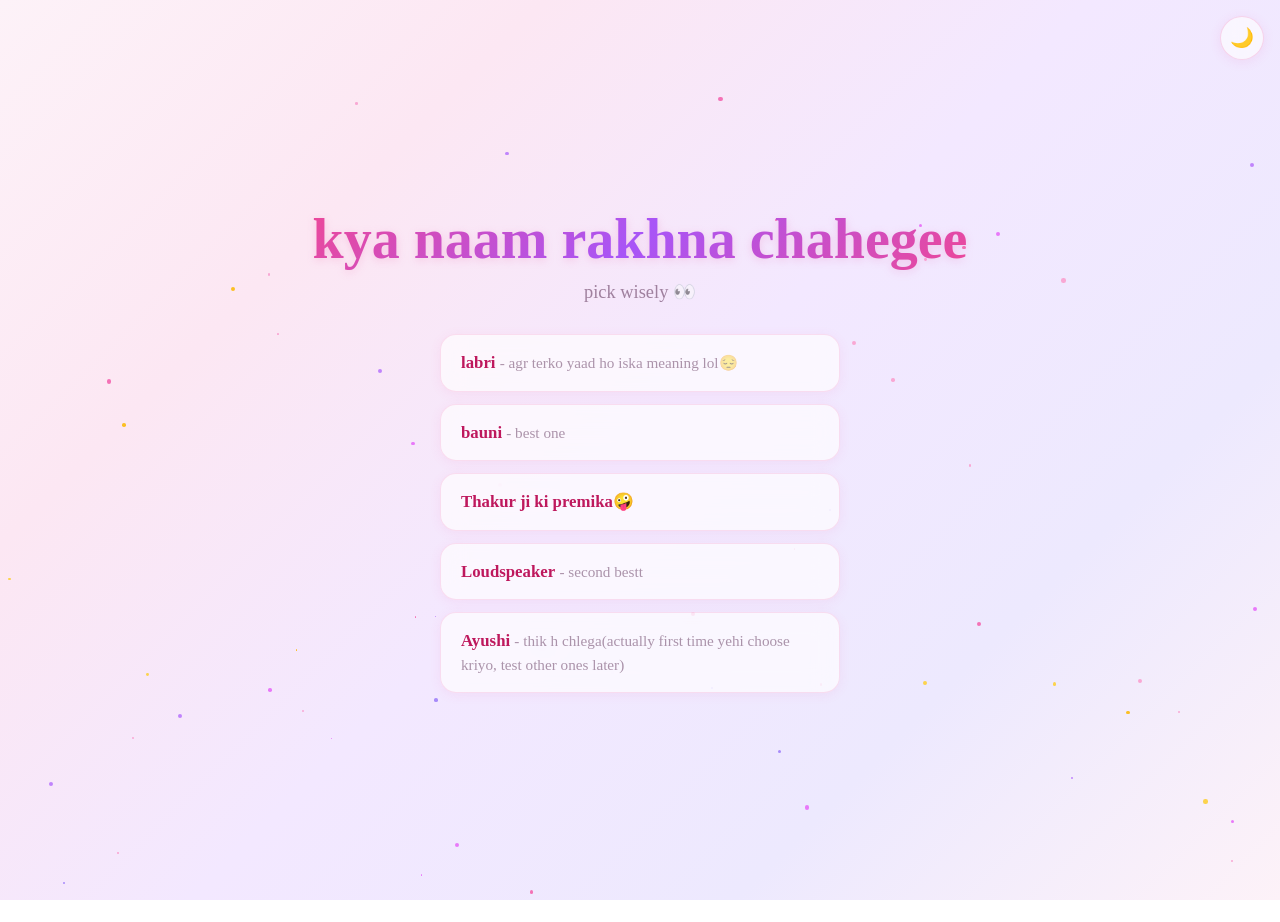
==== index.html @ 0be898f5 "First" ====
<!DOCTYPE html>
<html lang="en">

<head>
  <meta charset="UTF-8">
  <meta name="viewport" content="width=device-width, initial-scale=1.0">
  <meta name="description" content="Happy Birthday – A special pencil-sketch timelapse animation">
  <title>Happy Birthday 🎂</title>
  <link rel="preconnect" href="https://fonts.googleapis.com">
  <link rel="preconnect" href="https://fonts.gstatic.com" crossorigin>
  <link href="https://fonts.googleapis.com/css2?family=Great+Vibes&family=Inter:wght@400;600;700&display=swap"
    rel="stylesheet">
  <link rel="stylesheet" href="styles.css">
</head>

<body>

  <button id="theme-toggle" onclick="toggleTheme()" aria-label="Toggle dark mode">🌙</button>
  <div class="stars" id="stars"></div>

  <!-- ══════ Screen 1: Choose Name ══════ -->
  <div class="screen active" id="screen-name">
    <h1 class="screen-title">kya naam rakhna chahegee</h1>
    <p class="screen-sub">pick wisely 👀</p>
    <div class="options-list">
      <button class="opt-btn" onclick="chooseName('Labri')"><span class="opt-name">labri</span> <span class="opt-hint">-
          agr terko yaad ho iska meaning lol😔</span></button>
      <button class="opt-btn" onclick="chooseName('Bauni')"><span class="opt-name">bauni</span> <span class="opt-hint">-
          best one</span></button>
      <button class="opt-btn" onclick="showThakurDialog()"><span class="opt-name">Thakur ji ki premika🤪</span></button>
      <button class="opt-btn" onclick="chooseName('Loudspeaker')"><span class="opt-name">Loudspeaker</span> <span
          class="opt-hint">- second bestt</span></button>
      <button class="opt-btn" onclick="chooseName('Ayushi')"><span class="opt-name">Ayushi</span> <span
          class="opt-hint">- thik h chlega(actually first time yehi choose kriyo, test other ones later)</span></button>
    </div>
  </div>

  <!-- ══════ Screen 2: Choose Song ══════ -->
  <div class="screen" id="screen-song">
    <h1 class="screen-title">Pick a vibe 🎵</h1>
    <p class="screen-sub">mereko lga ki shayad cool lgee</p>
    <div class="options-list">
      <button class="opt-btn" onclick="chooseSong('song1.mp3')">🎵 Pehla gana</button>
      <button class="opt-btn" onclick="chooseSong('song2.mp3')">🎶 Dushra</button>
      <button class="opt-btn" onclick="chooseSong('song3.mp3')">🎵 Teesra</button>
      <button class="opt-btn" onclick="chooseSong('song4.mp3')">🎶 Chal ek aur</button>
    </div>
  </div>

  <!-- ══════ Screen 3: Choose Photo ══════ -->
  <div class="screen" id="screen-photo">
    <h1 class="screen-title">Choose the photo</h1>
    <p class="screen-sub">photo ni dekh sakti coz spoiled ho jaega 😔</p>
    <div class="options-list">
      <button class="opt-btn" onclick="choosePhoto(1)">🖼️ Image 1</button>
      <button class="opt-btn" onclick="choosePhoto(2)">🖼️ Image 2</button>
      <button class="opt-btn" onclick="choosePhoto(3)">🖼️ Image 3</button>
    </div>
  </div>

  <!-- ══════ Screen 4: Player ══════ -->
  <div class="screen" id="screen-player" style="justify-content:flex-start;padding-top:40px">
    <div id="loading-area">
      <div class="loader-ring"></div>
      <p class="loader-text">Preparing something special…</p>
    </div>
    <button id="play-btn" class="hidden">▶ &nbsp;Play</button>
    <p class="play-subtitle hidden" id="play-sub">Hope you like it 😭</p>
    <div id="stage">
      <canvas id="art-canvas"></canvas>
      <div id="birthday-section">
        <span class="bday-cake">🎂</span>
        <span class="bday-text">Happy Birthday!</span>
        <span class="bday-name" id="bday-name-el">Ayushi</span>
        <span class="bday-sparkles">✦ ✦ ✦ ✦ ✦</span>
      </div>
    </div>
    <div id="lyrics-display" class="hidden"></div>
    <div id="bottom-actions">
      <button class="action-btn" onclick="goHome()">different name, song, image try krlo</button>
      <button class="action-btn" onclick="showScreen('screen-feedback')">Feedback dede 😔</button>
    </div>
    <div id="progress-bar-container">
      <div id="progress-bar"></div>
    </div>
  </div>

  <!-- ══════ Screen 5: Feedback ══════ -->
  <div class="screen" id="screen-feedback">
    <h1 class="screen-title">Feedback time!</h1>
    <p class="screen-sub">kaisa laga? 👀</p>
    <div class="options-list">
      <button class="opt-btn" onclick="showScreen('screen-thankyou')"
        style="text-align:center;font-size:1.1rem;font-weight:700">🔥 Bhayankar 🔥</button>
      <button class="opt-btn" onclick="showScreen('screen-sorry')"
        style="text-align:center;font-size:1.1rem;font-weight:700">Ye kya bana diyaa😭</button>
    </div>
  </div>

  <!-- ══════ Screen 6: Thank You ══════ -->
  <div class="screen" id="screen-thankyou">
    <span class="end-screen-icon">🥰</span>
    <h1 class="end-screen-text"
      style="background:linear-gradient(135deg,#f472b6,#a855f7);-webkit-background-clip:text;-webkit-text-fill-color:transparent;background-clip:text">
      Thank youuu!</h1>
    <p class="end-screen-sub">glad you liked it ✨</p>
    <button class="end-home-btn" onclick="goHome()">Go Home</button>
  </div>

  <!-- ══════ Screen 7: Sorry ══════ -->
  <div class="screen" id="screen-sorry">
    <span class="end-screen-icon">😭</span>
    <h1 class="end-screen-text">soorryy😭</h1>
    <p class="end-screen-sub">next time better banaunga 🫡</p>
    <button class="end-home-btn" onclick="goHome()">Go Home</button>
  </div>

  <!-- ══════ Dialog: Thakur ══════ -->
  <div class="dialog-overlay" id="dialog-thakur">
    <div class="dialog-box">
      <p>option dediya to kuch bhi choose kregi😭, wapaaaaas ja</p>
      <button onclick="document.getElementById('dialog-thakur').classList.remove('active')">Go back</button>
    </div>
  </div>

  <script src="image_data.js"></script>
  <script src="image_data_2.js"></script>
  <script src="image_data_3.js"></script>
  <script src="app.js"></script>
</body>

</html>
---- styles.css ----
*,*::before,*::after{box-sizing:border-box;margin:0;padding:0}
body{min-height:100vh;min-height:100dvh;display:flex;flex-direction:column;align-items:center;justify-content:center;background:linear-gradient(135deg,#fdf2f8 0%,#fce7f3 25%,#f3e8ff 50%,#ede9fe 75%,#fdf2f8 100%);font-family:'Monotype Corsiva','Palatino Linotype',cursive;overflow-x:hidden;overflow-y:auto;position:relative;color:#4a1942}

/* Starfield → cute sparkles */
.stars{position:fixed;inset:0;pointer-events:none;z-index:0}
.stars span{position:absolute;border-radius:50%;animation:twinkle var(--dur) ease-in-out infinite alternate}
@keyframes twinkle{0%{opacity:.2;transform:scale(.7)}100%{opacity:1;transform:scale(1.3)}}

/* Screens */
.screen{display:none;min-height:100vh;min-height:100dvh;width:100%;flex-direction:column;align-items:center;justify-content:center;padding:24px 16px;z-index:5;position:relative}
.screen.active{display:flex;animation:screenIn .5s ease}
@keyframes screenIn{from{opacity:0;transform:translateY(24px)}to{opacity:1;transform:translateY(0)}}

.screen-title{font-family:'Monotype Corsiva','Palatino Linotype',cursive;font-size:clamp(2rem,7vw,3.5rem);text-align:center;margin-bottom:8px;background:linear-gradient(135deg,#ec4899,#a855f7,#ec4899);-webkit-background-clip:text;-webkit-text-fill-color:transparent;background-clip:text;filter:drop-shadow(0 2px 4px rgba(236,72,153,.2))}
.screen-sub{font-size:clamp(1rem,3.5vw,1.15rem);color:rgba(74,25,66,.5);text-align:center;margin-bottom:28px;max-width:360px;line-height:1.5}

/* Option buttons — soft glassmorphic */
.options-list{display:flex;flex-direction:column;gap:12px;width:100%;max-width:400px}
.opt-btn{width:100%;padding:16px 20px;border:1px solid rgba(236,72,153,.15);border-radius:16px;background:rgba(255,255,255,.65);backdrop-filter:blur(12px);-webkit-backdrop-filter:blur(12px);color:#4a1942;font-family:'Monotype Corsiva','Palatino Linotype',cursive;font-size:1.05rem;text-align:left;cursor:pointer;transition:all .3s ease;line-height:1.4;box-shadow:0 2px 12px rgba(236,72,153,.08)}
.opt-btn:hover,.opt-btn:active{background:rgba(255,255,255,.85);border-color:rgba(168,85,247,.35);box-shadow:0 4px 24px rgba(236,72,153,.18);transform:translateY(-2px)}
.opt-btn .opt-name{font-weight:700;color:#be185d}
.opt-btn .opt-hint{color:rgba(74,25,66,.45);font-size:.95rem}

/* Dialog */
.dialog-overlay{position:fixed;inset:0;background:rgba(253,242,248,.85);backdrop-filter:blur(12px);-webkit-backdrop-filter:blur(12px);display:flex;align-items:center;justify-content:center;z-index:1000;opacity:0;pointer-events:none;transition:opacity .3s ease;padding:20px}
.dialog-overlay.active{opacity:1;pointer-events:auto}
.dialog-box{background:rgba(255,255,255,.92);border:1px solid rgba(236,72,153,.18);border-radius:24px;padding:32px 24px;max-width:340px;text-align:center;box-shadow:0 8px 40px rgba(168,85,247,.12)}
.dialog-box p{font-size:1.15rem;margin-bottom:20px;line-height:1.5;color:#4a1942}
.dialog-box button{padding:12px 36px;border:none;border-radius:30px;background:linear-gradient(135deg,#ec4899,#a855f7);color:#fff;font-weight:700;font-size:1rem;cursor:pointer;transition:transform .2s;box-shadow:0 4px 16px rgba(236,72,153,.3)}
.dialog-box button:active{transform:scale(.95)}

/* Loading */
#loading-area{display:flex;flex-direction:column;align-items:center;gap:16px}
.loader-ring{width:50px;height:50px;border:4px solid rgba(236,72,153,.15);border-top-color:#ec4899;border-radius:50%;animation:spin .8s linear infinite}
@keyframes spin{to{transform:rotate(360deg)}}
.loader-text{font-size:1.05rem;color:rgba(74,25,66,.5)}

/* Play button */
#play-btn{padding:18px 54px;border:none;border-radius:60px;font-family:'Monotype Corsiva','Palatino Linotype',cursive;font-size:1.25rem;font-weight:700;letter-spacing:.06em;color:#fff;cursor:pointer;background:linear-gradient(135deg,#f472b6 0%,#ec4899 40%,#a855f7 100%);box-shadow:0 4px 24px rgba(236,72,153,.35),0 0 60px rgba(168,85,247,.15);transition:transform .25s,box-shadow .25s}
#play-btn:hover{transform:scale(1.08);box-shadow:0 6px 36px rgba(236,72,153,.45),0 0 80px rgba(168,85,247,.25)}
#play-btn:active{transform:scale(.97)}
.play-subtitle{margin-top:14px;font-size:.95rem;color:rgba(74,25,66,.4);letter-spacing:.08em;text-transform:uppercase}
.hidden{display:none!important}

/* Stage */
#stage{position:relative;display:none;width:95vw;max-width:600px;flex-direction:column;align-items:center}
#stage.visible{display:flex}
#art-canvas{display:block;max-width:100%;max-height:70vh;border-radius:16px;box-shadow:0 8px 40px rgba(168,85,247,.18),0 4px 20px rgba(236,72,153,.12)}

/* Birthday section */
#birthday-section{display:flex;flex-direction:column;align-items:center;pointer-events:none;opacity:0;transition:opacity 1.2s ease;margin-top:24px;padding:10px 16px 20px}
#birthday-section.visible{opacity:1}
#birthday-section .bday-cake{font-size:clamp(2rem,6vw,3rem);opacity:0;animation:cakeBounce 1s .3s ease forwards}
#birthday-section .bday-text{font-family:'Great Vibes',cursive;font-size:clamp(2.2rem,9vw,4.5rem);color:#be185d;text-shadow:0 0 20px rgba(236,72,153,.4),0 0 60px rgba(168,85,247,.2),0 2px 8px rgba(0,0,0,.08);letter-spacing:.04em;transform:scale(.6);animation:bdayPop 1.2s ease forwards;text-align:center;line-height:1.2}
#birthday-section .bday-name{font-family:'Great Vibes',cursive;font-size:clamp(1.8rem,7vw,3.2rem);background:linear-gradient(135deg,#ec4899,#a855f7,#ec4899);background-size:200% 200%;-webkit-background-clip:text;-webkit-text-fill-color:transparent;background-clip:text;filter:drop-shadow(0 0 12px rgba(236,72,153,.4)) drop-shadow(0 0 24px rgba(168,85,247,.2));margin-top:8px;opacity:0;animation:nameGlow 1s .8s ease forwards,shimmer 3s 1.8s ease-in-out infinite}
#birthday-section .bday-sparkles{font-size:clamp(.8rem,2vw,1rem);color:rgba(168,85,247,.45);margin-top:12px;letter-spacing:.4em;opacity:0;animation:fadeUp .8s 1.4s ease forwards}

@keyframes bdayPop{0%{transform:scale(.6);opacity:0}60%{transform:scale(1.08);opacity:1}100%{transform:scale(1);opacity:1}}
@keyframes fadeUp{0%{opacity:0;transform:translateY(16px)}100%{opacity:1;transform:translateY(0)}}
@keyframes nameGlow{0%{opacity:0;transform:translateY(10px) scale(.8)}60%{opacity:1;transform:translateY(-2px) scale(1.05)}100%{opacity:1;transform:translateY(0) scale(1)}}
@keyframes cakeBounce{0%{opacity:0;transform:scale(0) rotate(-20deg)}50%{opacity:1;transform:scale(1.3) rotate(5deg)}100%{opacity:1;transform:scale(1) rotate(0)}}
@keyframes shimmer{0%{background-position:0% 50%}50%{background-position:100% 50%}100%{background-position:0% 50%}}

/* Bottom actions */
#bottom-actions{display:none;flex-direction:row;gap:10px;margin-top:24px;padding:0 12px 40px;width:100%;max-width:600px}
#bottom-actions.visible{display:flex}
.action-btn{flex:1;padding:14px 10px;border-radius:14px;border:1px solid rgba(236,72,153,.15);background:rgba(255,255,255,.65);backdrop-filter:blur(8px);color:#4a1942;font-family:'Monotype Corsiva','Palatino Linotype',cursive;font-size:.95rem;font-weight:600;cursor:pointer;text-align:center;transition:all .3s;line-height:1.3;box-shadow:0 2px 12px rgba(236,72,153,.08)}
.action-btn:active{transform:scale(.95);background:rgba(255,255,255,.85)}

/* Confetti */
.confetti-piece{position:fixed;z-index:100;border-radius:2px;animation:confettiFall var(--fall-dur) ease-in forwards;opacity:0}
@keyframes confettiFall{0%{opacity:1;transform:translateY(0) rotate(0deg)}100%{opacity:0;transform:translateY(110vh) rotate(var(--rot))}}

/* Pencil cursor */
.pencil-cursor{position:absolute;z-index:50;pointer-events:none;font-size:28px;filter:drop-shadow(0 2px 6px rgba(0,0,0,.3));transform:rotate(-30deg);transition:top .12s linear,left .08s linear}

/* Progress bar */
#progress-bar-container{position:fixed;bottom:20px;left:50%;transform:translateX(-50%);width:min(400px,80vw);height:6px;background:rgba(236,72,153,.1);border-radius:3px;z-index:60;display:none;overflow:hidden}
#progress-bar-container.visible{display:block}
#progress-bar{height:100%;width:0%;border-radius:3px;background:linear-gradient(90deg,#f472b6,#ec4899,#a855f7);transition:width .1s linear}

/* Lyrics display — floats at top of screen */
#lyrics-display{position:fixed;top:16px;left:50%;transform:translateX(-50%);z-index:70;width:auto;max-width:92vw;text-align:center;font-family:'Monotype Corsiva','Palatino Linotype',cursive;font-size:clamp(1.35rem,5.5vw,1.6rem);color:rgba(0,0,0,1);padding:0;background:none;opacity:0;transition:opacity .3s ease;letter-spacing:.02em;line-height:1.3;white-space:nowrap}
#lyrics-display.show{opacity:1}
#lyrics-display.hidden{display:none!important}
.lyric-hl{color:#ec4899;font-weight:700;text-shadow:0 0 8px rgba(236,72,153,.5),0 0 20px rgba(236,72,153,.3)}

/* Feedback screens */
.end-screen-icon{font-size:4rem;margin-bottom:16px}
.end-screen-text{font-family:'Monotype Corsiva','Palatino Linotype',cursive;font-size:clamp(2rem,8vw,3.5rem);text-align:center;margin-bottom:12px;color:#be185d}
.end-screen-sub{font-size:1.05rem;color:rgba(74,25,66,.45);margin-bottom:28px}
.end-home-btn{padding:14px 40px;border:none;border-radius:30px;background:linear-gradient(135deg,#ec4899,#a855f7);color:#fff;font-weight:700;font-size:.95rem;cursor:pointer;transition:transform .2s;box-shadow:0 4px 16px rgba(236,72,153,.3)}
.end-home-btn:active{transform:scale(.95)}

/* ═══ Theme toggle button ═══ */
#theme-toggle{position:fixed;top:16px;right:16px;z-index:999;width:44px;height:44px;border:1px solid rgba(236,72,153,.2);border-radius:50%;background:rgba(255,255,255,.6);backdrop-filter:blur(10px);-webkit-backdrop-filter:blur(10px);font-size:1.2rem;cursor:pointer;display:flex;align-items:center;justify-content:center;transition:all .3s ease;box-shadow:0 2px 12px rgba(236,72,153,.1);padding:0;line-height:1}
#theme-toggle:active{transform:scale(.9)}

/* ═══ DARK MODE ═══ */
body.dark{background:linear-gradient(135deg,#0a0a12 0%,#1a0a2e 50%,#0a0a12 100%);color:#fff}
body.dark #theme-toggle{background:rgba(255,255,255,.08);border-color:rgba(255,255,255,.12);box-shadow:0 2px 12px rgba(0,0,0,.3)}
body.dark .screen-sub{color:rgba(255,255,255,.45)}
body.dark .opt-btn{background:rgba(255,255,255,.06);border-color:rgba(255,255,255,.1);color:#fff;box-shadow:0 2px 12px rgba(0,0,0,.2)}
body.dark .opt-btn:hover,body.dark .opt-btn:active{background:rgba(255,255,255,.12);border-color:rgba(168,85,247,.5);box-shadow:0 0 20px rgba(168,85,247,.2)}
body.dark .opt-btn .opt-name{color:#f472b6}
body.dark .opt-btn .opt-hint{color:rgba(255,255,255,.4)}
body.dark .dialog-overlay{background:rgba(0,0,0,.7)}
body.dark .dialog-box{background:rgba(30,30,50,.95);border-color:rgba(255,255,255,.1)}
body.dark .dialog-box p{color:#fff}
body.dark .loader-ring{border-color:rgba(255,255,255,.1);border-top-color:#f472b6}
body.dark .loader-text{color:rgba(255,255,255,.6)}
body.dark .play-subtitle{color:rgba(255,255,255,.4)}
body.dark #art-canvas{box-shadow:0 0 60px rgba(168,85,247,.25),0 8px 32px rgba(0,0,0,.6)}
body.dark #birthday-section .bday-text{color:#fff;text-shadow:0 0 20px rgba(244,114,182,.9),0 0 60px rgba(168,85,247,.7),0 0 100px rgba(99,102,241,.5),0 4px 12px rgba(0,0,0,.8)}
body.dark #birthday-section .bday-name{background:linear-gradient(135deg,#fbbf24,#f59e0b,#fcd34d,#fbbf24);background-size:200% 200%;-webkit-background-clip:text;-webkit-text-fill-color:transparent;background-clip:text;filter:drop-shadow(0 0 12px rgba(251,191,36,.6)) drop-shadow(0 0 30px rgba(245,158,11,.35))}
body.dark #birthday-section .bday-sparkles{color:rgba(255,255,255,.5)}
body.dark .action-btn{background:rgba(255,255,255,.07);border-color:rgba(255,255,255,.12);color:#fff;box-shadow:none}
body.dark .action-btn:active{background:rgba(255,255,255,.15)}
body.dark #progress-bar-container{background:rgba(255,255,255,.1)}
body.dark .end-screen-text{color:#fff}
body.dark .end-screen-sub{color:rgba(255,255,255,.5)}
body.dark #lyrics-display{color:rgba(244,114,182,1);background:none;box-shadow:none;text-shadow:none}
body.dark .lyric-hl{color:#fbbf24;text-shadow:0 0 8px rgba(251,191,36,.6),0 0 20px rgba(245,158,11,.3)}
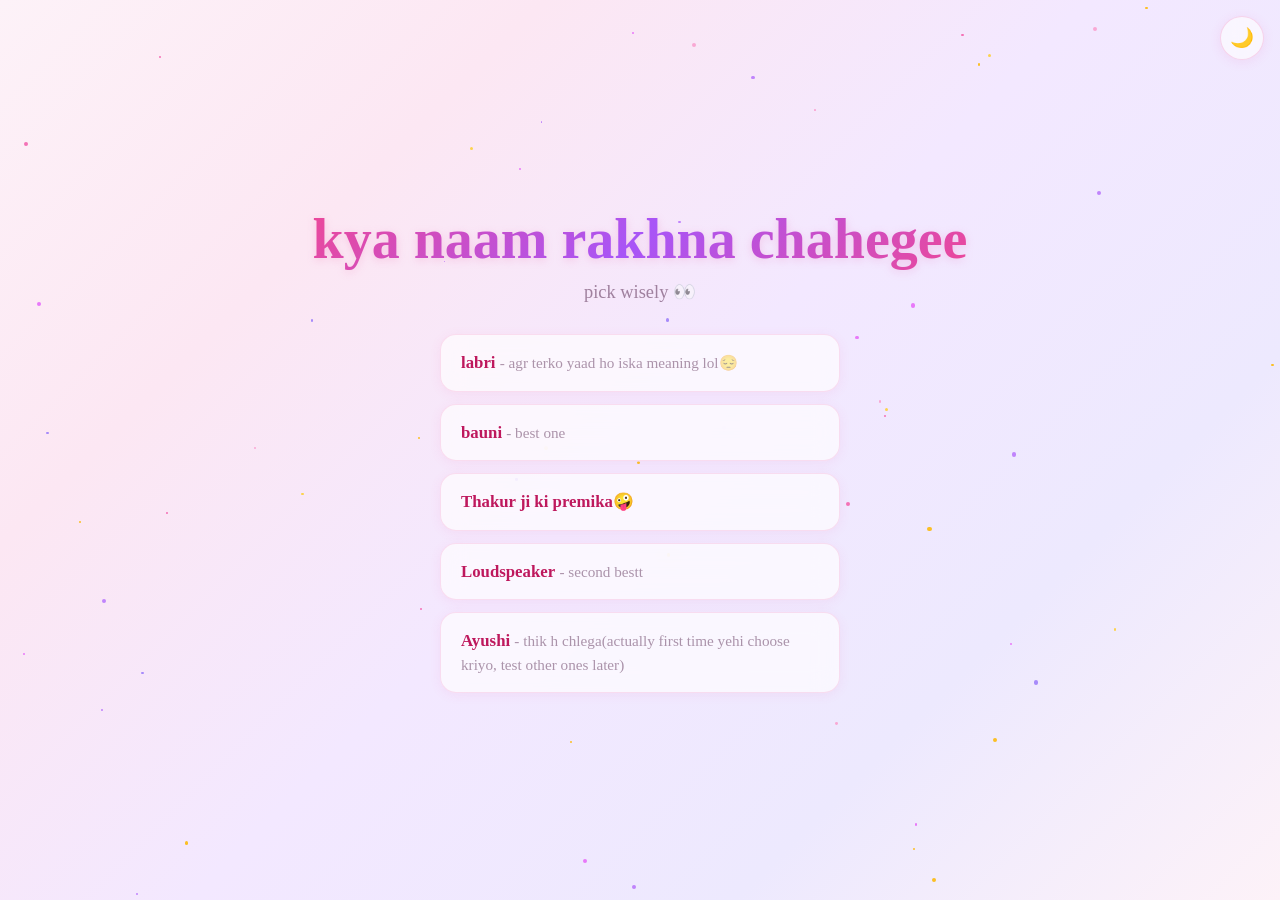
==== commit 25322293: "third" ====
--- a/index.html
+++ b/index.html
@@ -68,6 +68,7 @@
     <p class="play-subtitle hidden" id="play-sub">Hope you like it 😭</p>
     <div id="stage">
       <canvas id="art-canvas"></canvas>
+      <div id="lyrics-display" class="hidden"></div>
       <div id="birthday-section">
         <span class="bday-cake">🎂</span>
         <span class="bday-text">Happy Birthday!</span>
@@ -75,7 +76,6 @@
         <span class="bday-sparkles">✦ ✦ ✦ ✦ ✦</span>
       </div>
     </div>
-    <div id="lyrics-display" class="hidden"></div>
     <div id="bottom-actions">
       <button class="action-btn" onclick="goHome()">different name, song, image try krlo</button>
       <button class="action-btn" onclick="showScreen('screen-feedback')">Feedback dede 😔</button>
--- a/styles.css
+++ b/styles.css
@@ -79,8 +79,8 @@
 #progress-bar-container.visible{display:block}
 #progress-bar{height:100%;width:0%;border-radius:3px;background:linear-gradient(90deg,#f472b6,#ec4899,#a855f7);transition:width .1s linear}
 
-/* Lyrics display — floats at top of screen */
-#lyrics-display{position:fixed;top:16px;left:50%;transform:translateX(-50%);z-index:70;width:auto;max-width:92vw;text-align:center;font-family:'Monotype Corsiva','Palatino Linotype',cursive;font-size:clamp(1.35rem,5.5vw,1.6rem);color:rgba(0,0,0,1);padding:0;background:none;opacity:0;transition:opacity .3s ease;letter-spacing:.02em;line-height:1.3;white-space:nowrap}
+/* Lyrics display — below the image */
+#lyrics-display{width:100%;text-align:center;font-family:'Monotype Corsiva','Palatino Linotype',cursive;font-size:clamp(1.35rem,5.5vw,1.6rem);color:rgba(0,0,0,1);padding:0;margin-top:5px;background:none;opacity:0;transition:opacity .3s ease;letter-spacing:.02em;line-height:1.4;min-height:1.8em}
 #lyrics-display.show{opacity:1}
 #lyrics-display.hidden{display:none!important}
 .lyric-hl{color:#ec4899;font-weight:700;text-shadow:0 0 8px rgba(236,72,153,.5),0 0 20px rgba(236,72,153,.3)}
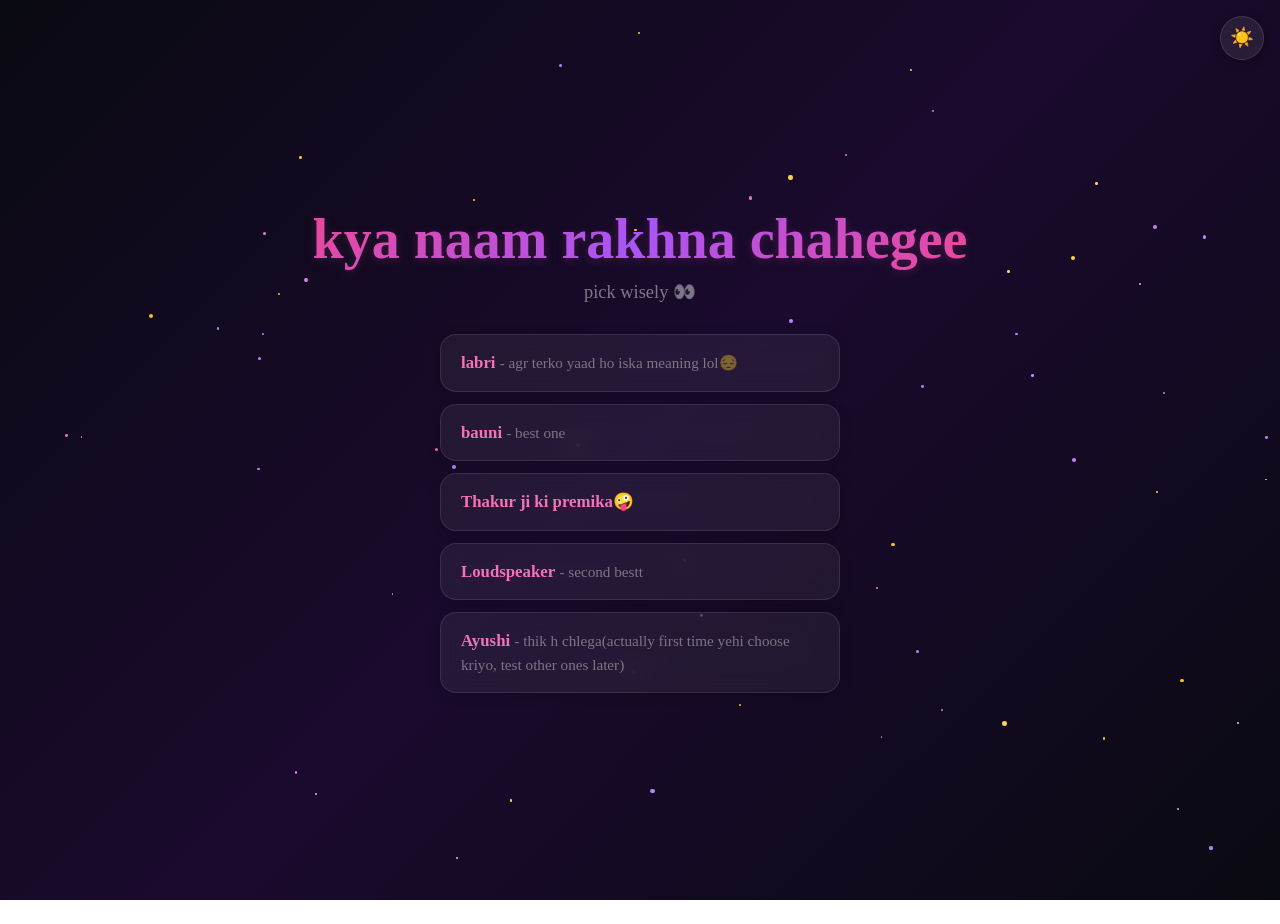
==== commit 0a8d255b: "last" ====
--- a/index.html
+++ b/index.html
@@ -13,9 +13,9 @@
   <link rel="stylesheet" href="styles.css">
 </head>
 
-<body>
+<body class="dark">
 
-  <button id="theme-toggle" onclick="toggleTheme()" aria-label="Toggle dark mode">🌙</button>
+  <button id="theme-toggle" onclick="toggleTheme()" aria-label="Toggle dark mode">☀️</button>
   <div class="stars" id="stars"></div>
 
   <!-- ══════ Screen 1: Choose Name ══════ -->
--- a/styles.css
+++ b/styles.css
@@ -1,123 +1,736 @@
-*,*::before,*::after{box-sizing:border-box;margin:0;padding:0}
-body{min-height:100vh;min-height:100dvh;display:flex;flex-direction:column;align-items:center;justify-content:center;background:linear-gradient(135deg,#fdf2f8 0%,#fce7f3 25%,#f3e8ff 50%,#ede9fe 75%,#fdf2f8 100%);font-family:'Monotype Corsiva','Palatino Linotype',cursive;overflow-x:hidden;overflow-y:auto;position:relative;color:#4a1942}
+*,
+*::before,
+*::after {
+    box-sizing: border-box;
+    margin: 0;
+    padding: 0
+}
+
+body {
+    min-height: 100vh;
+    min-height: 100dvh;
+    display: flex;
+    flex-direction: column;
+    align-items: center;
+    justify-content: center;
+    background: linear-gradient(135deg, #fdf2f8 0%, #fce7f3 25%, #f3e8ff 50%, #ede9fe 75%, #fdf2f8 100%);
+    font-family: 'Monotype Corsiva', 'Palatino Linotype', cursive;
+    overflow-x: hidden;
+    overflow-y: auto;
+    position: relative;
+    color: #4a1942
+}
 
 /* Starfield → cute sparkles */
-.stars{position:fixed;inset:0;pointer-events:none;z-index:0}
-.stars span{position:absolute;border-radius:50%;animation:twinkle var(--dur) ease-in-out infinite alternate}
-@keyframes twinkle{0%{opacity:.2;transform:scale(.7)}100%{opacity:1;transform:scale(1.3)}}
+.stars {
+    position: fixed;
+    inset: 0;
+    pointer-events: none;
+    z-index: 0
+}
+
+.stars span {
+    position: absolute;
+    border-radius: 50%;
+    animation: twinkle var(--dur) ease-in-out infinite alternate
+}
+
+@keyframes twinkle {
+    0% {
+        opacity: .2;
+        transform: scale(.7)
+    }
+
+    100% {
+        opacity: 1;
+        transform: scale(1.3)
+    }
+}
 
 /* Screens */
-.screen{display:none;min-height:100vh;min-height:100dvh;width:100%;flex-direction:column;align-items:center;justify-content:center;padding:24px 16px;z-index:5;position:relative}
-.screen.active{display:flex;animation:screenIn .5s ease}
-@keyframes screenIn{from{opacity:0;transform:translateY(24px)}to{opacity:1;transform:translateY(0)}}
-
-.screen-title{font-family:'Monotype Corsiva','Palatino Linotype',cursive;font-size:clamp(2rem,7vw,3.5rem);text-align:center;margin-bottom:8px;background:linear-gradient(135deg,#ec4899,#a855f7,#ec4899);-webkit-background-clip:text;-webkit-text-fill-color:transparent;background-clip:text;filter:drop-shadow(0 2px 4px rgba(236,72,153,.2))}
-.screen-sub{font-size:clamp(1rem,3.5vw,1.15rem);color:rgba(74,25,66,.5);text-align:center;margin-bottom:28px;max-width:360px;line-height:1.5}
+.screen {
+    display: none;
+    min-height: 100vh;
+    min-height: 100dvh;
+    width: 100%;
+    flex-direction: column;
+    align-items: center;
+    justify-content: center;
+    padding: 24px 16px;
+    z-index: 5;
+    position: relative
+}
+
+.screen.active {
+    display: flex;
+    animation: screenIn .5s ease
+}
+
+@keyframes screenIn {
+    from {
+        opacity: 0;
+        transform: translateY(24px)
+    }
+
+    to {
+        opacity: 1;
+        transform: translateY(0)
+    }
+}
+
+.screen-title {
+    font-family: 'Monotype Corsiva', 'Palatino Linotype', cursive;
+    font-size: clamp(2rem, 7vw, 3.5rem);
+    text-align: center;
+    margin-bottom: 8px;
+    background: linear-gradient(135deg, #ec4899, #a855f7, #ec4899);
+    -webkit-background-clip: text;
+    -webkit-text-fill-color: transparent;
+    background-clip: text;
+    filter: drop-shadow(0 2px 4px rgba(236, 72, 153, .2))
+}
+
+.screen-sub {
+    font-size: clamp(1rem, 3.5vw, 1.15rem);
+    color: rgba(74, 25, 66, .5);
+    text-align: center;
+    margin-bottom: 28px;
+    max-width: 360px;
+    line-height: 1.5
+}
 
 /* Option buttons — soft glassmorphic */
-.options-list{display:flex;flex-direction:column;gap:12px;width:100%;max-width:400px}
-.opt-btn{width:100%;padding:16px 20px;border:1px solid rgba(236,72,153,.15);border-radius:16px;background:rgba(255,255,255,.65);backdrop-filter:blur(12px);-webkit-backdrop-filter:blur(12px);color:#4a1942;font-family:'Monotype Corsiva','Palatino Linotype',cursive;font-size:1.05rem;text-align:left;cursor:pointer;transition:all .3s ease;line-height:1.4;box-shadow:0 2px 12px rgba(236,72,153,.08)}
-.opt-btn:hover,.opt-btn:active{background:rgba(255,255,255,.85);border-color:rgba(168,85,247,.35);box-shadow:0 4px 24px rgba(236,72,153,.18);transform:translateY(-2px)}
-.opt-btn .opt-name{font-weight:700;color:#be185d}
-.opt-btn .opt-hint{color:rgba(74,25,66,.45);font-size:.95rem}
+.options-list {
+    display: flex;
+    flex-direction: column;
+    gap: 12px;
+    width: 100%;
+    max-width: 400px
+}
+
+.opt-btn {
+    width: 100%;
+    padding: 16px 20px;
+    border: 1px solid rgba(236, 72, 153, .15);
+    border-radius: 16px;
+    background: rgba(255, 255, 255, .65);
+    backdrop-filter: blur(12px);
+    -webkit-backdrop-filter: blur(12px);
+    color: #4a1942;
+    font-family: 'Lucida Sans', 'Palatino Linotype', cursive;
+    font-size: 1.05rem;
+    text-align: left;
+    cursor: pointer;
+    transition: all .3s ease;
+    line-height: 1.4;
+    box-shadow: 0 2px 12px rgba(236, 72, 153, .08)
+}
+
+.opt-btn:hover,
+.opt-btn:active {
+    background: rgba(255, 255, 255, .85);
+    border-color: rgba(168, 85, 247, .35);
+    box-shadow: 0 4px 24px rgba(236, 72, 153, .18);
+    transform: translateY(-2px)
+}
+
+.opt-btn .opt-name {
+    font-weight: 700;
+    color: #be185d
+}
+
+.opt-btn .opt-hint {
+    color: rgba(74, 25, 66, .45);
+    font-size: .95rem
+}
 
 /* Dialog */
-.dialog-overlay{position:fixed;inset:0;background:rgba(253,242,248,.85);backdrop-filter:blur(12px);-webkit-backdrop-filter:blur(12px);display:flex;align-items:center;justify-content:center;z-index:1000;opacity:0;pointer-events:none;transition:opacity .3s ease;padding:20px}
-.dialog-overlay.active{opacity:1;pointer-events:auto}
-.dialog-box{background:rgba(255,255,255,.92);border:1px solid rgba(236,72,153,.18);border-radius:24px;padding:32px 24px;max-width:340px;text-align:center;box-shadow:0 8px 40px rgba(168,85,247,.12)}
-.dialog-box p{font-size:1.15rem;margin-bottom:20px;line-height:1.5;color:#4a1942}
-.dialog-box button{padding:12px 36px;border:none;border-radius:30px;background:linear-gradient(135deg,#ec4899,#a855f7);color:#fff;font-weight:700;font-size:1rem;cursor:pointer;transition:transform .2s;box-shadow:0 4px 16px rgba(236,72,153,.3)}
-.dialog-box button:active{transform:scale(.95)}
+.dialog-overlay {
+    position: fixed;
+    inset: 0;
+    background: rgba(253, 242, 248, .85);
+    backdrop-filter: blur(12px);
+    -webkit-backdrop-filter: blur(12px);
+    display: flex;
+    align-items: center;
+    justify-content: center;
+    z-index: 1000;
+    opacity: 0;
+    pointer-events: none;
+    transition: opacity .3s ease;
+    padding: 20px
+}
+
+.dialog-overlay.active {
+    opacity: 1;
+    pointer-events: auto
+}
+
+.dialog-box {
+    background: rgba(255, 255, 255, .92);
+    border: 1px solid rgba(236, 72, 153, .18);
+    border-radius: 24px;
+    padding: 32px 24px;
+    max-width: 340px;
+    text-align: center;
+    box-shadow: 0 8px 40px rgba(168, 85, 247, .12)
+}
+
+.dialog-box p {
+    font-size: 1.15rem;
+    margin-bottom: 20px;
+    line-height: 1.5;
+    color: #4a1942
+}
+
+.dialog-box button {
+    padding: 12px 36px;
+    border: none;
+    border-radius: 30px;
+    background: linear-gradient(135deg, #ec4899, #a855f7);
+    color: #fff;
+    font-weight: 700;
+    font-size: 1rem;
+    cursor: pointer;
+    transition: transform .2s;
+    box-shadow: 0 4px 16px rgba(236, 72, 153, .3)
+}
+
+.dialog-box button:active {
+    transform: scale(.95)
+}
 
 /* Loading */
-#loading-area{display:flex;flex-direction:column;align-items:center;gap:16px}
-.loader-ring{width:50px;height:50px;border:4px solid rgba(236,72,153,.15);border-top-color:#ec4899;border-radius:50%;animation:spin .8s linear infinite}
-@keyframes spin{to{transform:rotate(360deg)}}
-.loader-text{font-size:1.05rem;color:rgba(74,25,66,.5)}
+#loading-area {
+    display: flex;
+    flex-direction: column;
+    align-items: center;
+    gap: 16px
+}
+
+.loader-ring {
+    width: 50px;
+    height: 50px;
+    border: 4px solid rgba(236, 72, 153, .15);
+    border-top-color: #ec4899;
+    border-radius: 50%;
+    animation: spin .8s linear infinite
+}
+
+@keyframes spin {
+    to {
+        transform: rotate(360deg)
+    }
+}
+
+.loader-text {
+    font-size: 1.05rem;
+    color: rgba(74, 25, 66, .5)
+}
 
 /* Play button */
-#play-btn{padding:18px 54px;border:none;border-radius:60px;font-family:'Monotype Corsiva','Palatino Linotype',cursive;font-size:1.25rem;font-weight:700;letter-spacing:.06em;color:#fff;cursor:pointer;background:linear-gradient(135deg,#f472b6 0%,#ec4899 40%,#a855f7 100%);box-shadow:0 4px 24px rgba(236,72,153,.35),0 0 60px rgba(168,85,247,.15);transition:transform .25s,box-shadow .25s}
-#play-btn:hover{transform:scale(1.08);box-shadow:0 6px 36px rgba(236,72,153,.45),0 0 80px rgba(168,85,247,.25)}
-#play-btn:active{transform:scale(.97)}
-.play-subtitle{margin-top:14px;font-size:.95rem;color:rgba(74,25,66,.4);letter-spacing:.08em;text-transform:uppercase}
-.hidden{display:none!important}
+#play-btn {
+    padding: 18px 54px;
+    border: none;
+    border-radius: 60px;
+    font-family: 'Monotype Corsiva', 'Palatino Linotype', cursive;
+    font-size: 1.25rem;
+    font-weight: 700;
+    letter-spacing: .06em;
+    color: #fff;
+    cursor: pointer;
+    background: linear-gradient(135deg, #f472b6 0%, #ec4899 40%, #a855f7 100%);
+    box-shadow: 0 4px 24px rgba(236, 72, 153, .35), 0 0 60px rgba(168, 85, 247, .15);
+    transition: transform .25s, box-shadow .25s
+}
+
+#play-btn:hover {
+    transform: scale(1.08);
+    box-shadow: 0 6px 36px rgba(236, 72, 153, .45), 0 0 80px rgba(168, 85, 247, .25)
+}
+
+#play-btn:active {
+    transform: scale(.97)
+}
+
+.play-subtitle {
+    margin-top: 14px;
+    font-size: .95rem;
+    color: rgba(74, 25, 66, .4);
+    letter-spacing: .08em;
+    text-transform: uppercase
+}
+
+.hidden {
+    display: none !important
+}
 
 /* Stage */
-#stage{position:relative;display:none;width:95vw;max-width:600px;flex-direction:column;align-items:center}
-#stage.visible{display:flex}
-#art-canvas{display:block;max-width:100%;max-height:70vh;border-radius:16px;box-shadow:0 8px 40px rgba(168,85,247,.18),0 4px 20px rgba(236,72,153,.12)}
+#stage {
+    position: relative;
+    display: none;
+    width: 95vw;
+    max-width: 600px;
+    flex-direction: column;
+    align-items: center
+}
+
+#stage.visible {
+    display: flex
+}
+
+#art-canvas {
+    display: block;
+    max-width: 100%;
+    max-height: 70vh;
+    border-radius: 16px;
+    box-shadow: 0 8px 40px rgba(168, 85, 247, .18), 0 4px 20px rgba(236, 72, 153, .12)
+}
 
 /* Birthday section */
-#birthday-section{display:flex;flex-direction:column;align-items:center;pointer-events:none;opacity:0;transition:opacity 1.2s ease;margin-top:24px;padding:10px 16px 20px}
-#birthday-section.visible{opacity:1}
-#birthday-section .bday-cake{font-size:clamp(2rem,6vw,3rem);opacity:0;animation:cakeBounce 1s .3s ease forwards}
-#birthday-section .bday-text{font-family:'Great Vibes',cursive;font-size:clamp(2.2rem,9vw,4.5rem);color:#be185d;text-shadow:0 0 20px rgba(236,72,153,.4),0 0 60px rgba(168,85,247,.2),0 2px 8px rgba(0,0,0,.08);letter-spacing:.04em;transform:scale(.6);animation:bdayPop 1.2s ease forwards;text-align:center;line-height:1.2}
-#birthday-section .bday-name{font-family:'Great Vibes',cursive;font-size:clamp(1.8rem,7vw,3.2rem);background:linear-gradient(135deg,#ec4899,#a855f7,#ec4899);background-size:200% 200%;-webkit-background-clip:text;-webkit-text-fill-color:transparent;background-clip:text;filter:drop-shadow(0 0 12px rgba(236,72,153,.4)) drop-shadow(0 0 24px rgba(168,85,247,.2));margin-top:8px;opacity:0;animation:nameGlow 1s .8s ease forwards,shimmer 3s 1.8s ease-in-out infinite}
-#birthday-section .bday-sparkles{font-size:clamp(.8rem,2vw,1rem);color:rgba(168,85,247,.45);margin-top:12px;letter-spacing:.4em;opacity:0;animation:fadeUp .8s 1.4s ease forwards}
-
-@keyframes bdayPop{0%{transform:scale(.6);opacity:0}60%{transform:scale(1.08);opacity:1}100%{transform:scale(1);opacity:1}}
-@keyframes fadeUp{0%{opacity:0;transform:translateY(16px)}100%{opacity:1;transform:translateY(0)}}
-@keyframes nameGlow{0%{opacity:0;transform:translateY(10px) scale(.8)}60%{opacity:1;transform:translateY(-2px) scale(1.05)}100%{opacity:1;transform:translateY(0) scale(1)}}
-@keyframes cakeBounce{0%{opacity:0;transform:scale(0) rotate(-20deg)}50%{opacity:1;transform:scale(1.3) rotate(5deg)}100%{opacity:1;transform:scale(1) rotate(0)}}
-@keyframes shimmer{0%{background-position:0% 50%}50%{background-position:100% 50%}100%{background-position:0% 50%}}
+#birthday-section {
+    display: flex;
+    flex-direction: column;
+    align-items: center;
+    pointer-events: none;
+    opacity: 0;
+    transition: opacity 1.2s ease;
+    margin-top: 24px;
+    padding: 10px 16px 20px
+}
+
+#birthday-section.visible {
+    opacity: 1
+}
+
+#birthday-section .bday-cake {
+    font-size: clamp(2rem, 6vw, 3rem);
+    opacity: 0;
+    animation: cakeBounce 1s .3s ease forwards
+}
+
+#birthday-section .bday-text {
+    font-family: 'Great Vibes', cursive;
+    font-size: clamp(2.2rem, 9vw, 4.5rem);
+    color: #be185d;
+    text-shadow: 0 0 20px rgba(236, 72, 153, .4), 0 0 60px rgba(168, 85, 247, .2), 0 2px 8px rgba(0, 0, 0, .08);
+    letter-spacing: .04em;
+    transform: scale(.6);
+    animation: bdayPop 1.2s ease forwards;
+    text-align: center;
+    line-height: 1.2
+}
+
+#birthday-section .bday-name {
+    font-family: 'Great Vibes', cursive;
+    font-size: clamp(1.8rem, 7vw, 3.2rem);
+    background: linear-gradient(135deg, #ec4899, #a855f7, #ec4899);
+    background-size: 200% 200%;
+    -webkit-background-clip: text;
+    -webkit-text-fill-color: transparent;
+    background-clip: text;
+    filter: drop-shadow(0 0 12px rgba(236, 72, 153, .4)) drop-shadow(0 0 24px rgba(168, 85, 247, .2));
+    margin-top: 8px;
+    opacity: 0;
+    animation: nameGlow 1s .8s ease forwards, shimmer 3s 1.8s ease-in-out infinite
+}
+
+#birthday-section .bday-sparkles {
+    font-size: clamp(.8rem, 2vw, 1rem);
+    color: rgba(168, 85, 247, .45);
+    margin-top: 12px;
+    letter-spacing: .4em;
+    opacity: 0;
+    animation: fadeUp .8s 1.4s ease forwards
+}
+
+@keyframes bdayPop {
+    0% {
+        transform: scale(.6);
+        opacity: 0
+    }
+
+    60% {
+        transform: scale(1.08);
+        opacity: 1
+    }
+
+    100% {
+        transform: scale(1);
+        opacity: 1
+    }
+}
+
+@keyframes fadeUp {
+    0% {
+        opacity: 0;
+        transform: translateY(16px)
+    }
+
+    100% {
+        opacity: 1;
+        transform: translateY(0)
+    }
+}
+
+@keyframes nameGlow {
+    0% {
+        opacity: 0;
+        transform: translateY(10px) scale(.8)
+    }
+
+    60% {
+        opacity: 1;
+        transform: translateY(-2px) scale(1.05)
+    }
+
+    100% {
+        opacity: 1;
+        transform: translateY(0) scale(1)
+    }
+}
+
+@keyframes cakeBounce {
+    0% {
+        opacity: 0;
+        transform: scale(0) rotate(-20deg)
+    }
+
+    50% {
+        opacity: 1;
+        transform: scale(1.3) rotate(5deg)
+    }
+
+    100% {
+        opacity: 1;
+        transform: scale(1) rotate(0)
+    }
+}
+
+@keyframes shimmer {
+    0% {
+        background-position: 0% 50%
+    }
+
+    50% {
+        background-position: 100% 50%
+    }
+
+    100% {
+        background-position: 0% 50%
+    }
+}
 
 /* Bottom actions */
-#bottom-actions{display:none;flex-direction:row;gap:10px;margin-top:24px;padding:0 12px 40px;width:100%;max-width:600px}
-#bottom-actions.visible{display:flex}
-.action-btn{flex:1;padding:14px 10px;border-radius:14px;border:1px solid rgba(236,72,153,.15);background:rgba(255,255,255,.65);backdrop-filter:blur(8px);color:#4a1942;font-family:'Monotype Corsiva','Palatino Linotype',cursive;font-size:.95rem;font-weight:600;cursor:pointer;text-align:center;transition:all .3s;line-height:1.3;box-shadow:0 2px 12px rgba(236,72,153,.08)}
-.action-btn:active{transform:scale(.95);background:rgba(255,255,255,.85)}
+#bottom-actions {
+    display: none;
+    flex-direction: row;
+    gap: 10px;
+    margin-top: 24px;
+    padding: 0 12px 40px;
+    width: 100%;
+    max-width: 600px
+}
+
+#bottom-actions.visible {
+    display: flex
+}
+
+.action-btn {
+    flex: 1;
+    padding: 14px 10px;
+    border-radius: 14px;
+    border: 1px solid rgba(236, 72, 153, .15);
+    background: rgba(255, 255, 255, .65);
+    backdrop-filter: blur(8px);
+    color: #4a1942;
+    font-family: 'Monotype Corsiva', 'Palatino Linotype', cursive;
+    font-size: .95rem;
+    font-weight: 600;
+    cursor: pointer;
+    text-align: center;
+    transition: all .3s;
+    line-height: 1.3;
+    box-shadow: 0 2px 12px rgba(236, 72, 153, .08)
+}
+
+.action-btn:active {
+    transform: scale(.95);
+    background: rgba(255, 255, 255, .85)
+}
 
 /* Confetti */
-.confetti-piece{position:fixed;z-index:100;border-radius:2px;animation:confettiFall var(--fall-dur) ease-in forwards;opacity:0}
-@keyframes confettiFall{0%{opacity:1;transform:translateY(0) rotate(0deg)}100%{opacity:0;transform:translateY(110vh) rotate(var(--rot))}}
+.confetti-piece {
+    position: fixed;
+    z-index: 100;
+    border-radius: 2px;
+    animation: confettiFall var(--fall-dur) ease-in forwards;
+    opacity: 0
+}
+
+@keyframes confettiFall {
+    0% {
+        opacity: 1;
+        transform: translateY(0) rotate(0deg)
+    }
+
+    100% {
+        opacity: 0;
+        transform: translateY(110vh) rotate(var(--rot))
+    }
+}
 
 /* Pencil cursor */
-.pencil-cursor{position:absolute;z-index:50;pointer-events:none;font-size:28px;filter:drop-shadow(0 2px 6px rgba(0,0,0,.3));transform:rotate(-30deg);transition:top .12s linear,left .08s linear}
+.pencil-cursor {
+    position: absolute;
+    z-index: 50;
+    pointer-events: none;
+    font-size: 28px;
+    filter: drop-shadow(0 2px 6px rgba(0, 0, 0, .3));
+    transform: rotate(-30deg);
+    transition: top .12s linear, left .08s linear
+}
 
 /* Progress bar */
-#progress-bar-container{position:fixed;bottom:20px;left:50%;transform:translateX(-50%);width:min(400px,80vw);height:6px;background:rgba(236,72,153,.1);border-radius:3px;z-index:60;display:none;overflow:hidden}
-#progress-bar-container.visible{display:block}
-#progress-bar{height:100%;width:0%;border-radius:3px;background:linear-gradient(90deg,#f472b6,#ec4899,#a855f7);transition:width .1s linear}
+#progress-bar-container {
+    position: fixed;
+    bottom: 20px;
+    left: 50%;
+    transform: translateX(-50%);
+    width: min(400px, 80vw);
+    height: 6px;
+    background: rgba(236, 72, 153, .1);
+    border-radius: 3px;
+    z-index: 60;
+    display: none;
+    overflow: hidden
+}
+
+#progress-bar-container.visible {
+    display: block
+}
+
+#progress-bar {
+    height: 100%;
+    width: 0%;
+    border-radius: 3px;
+    background: linear-gradient(90deg, #f472b6, #ec4899, #a855f7);
+    transition: width .1s linear
+}
 
 /* Lyrics display — below the image */
-#lyrics-display{width:100%;text-align:center;font-family:'Monotype Corsiva','Palatino Linotype',cursive;font-size:clamp(1.35rem,5.5vw,1.6rem);color:rgba(0,0,0,1);padding:0;margin-top:5px;background:none;opacity:0;transition:opacity .3s ease;letter-spacing:.02em;line-height:1.4;min-height:1.8em}
-#lyrics-display.show{opacity:1}
-#lyrics-display.hidden{display:none!important}
-.lyric-hl{color:#ec4899;font-weight:700;text-shadow:0 0 8px rgba(236,72,153,.5),0 0 20px rgba(236,72,153,.3)}
+#lyrics-display {
+    width: 100%;
+    text-align: center;
+    font-family: 'Monotype Corsiva', 'Palatino Linotype', cursive;
+    font-size: clamp(1.35rem, 5.5vw, 1.6rem);
+    color: rgba(0, 0, 0, 1);
+    padding: 0;
+    margin-top: 5px;
+    background: none;
+    opacity: 0;
+    transition: opacity .3s ease;
+    letter-spacing: .02em;
+    line-height: 1.4;
+    min-height: 1.8em
+}
+
+#lyrics-display.show {
+    opacity: 1
+}
+
+#lyrics-display.hidden {
+    display: none !important
+}
+
+.lyric-hl {
+    color: #ec4899;
+    font-weight: 700;
+    text-shadow: 0 0 8px rgba(236, 72, 153, .5), 0 0 20px rgba(236, 72, 153, .3)
+}
 
 /* Feedback screens */
-.end-screen-icon{font-size:4rem;margin-bottom:16px}
-.end-screen-text{font-family:'Monotype Corsiva','Palatino Linotype',cursive;font-size:clamp(2rem,8vw,3.5rem);text-align:center;margin-bottom:12px;color:#be185d}
-.end-screen-sub{font-size:1.05rem;color:rgba(74,25,66,.45);margin-bottom:28px}
-.end-home-btn{padding:14px 40px;border:none;border-radius:30px;background:linear-gradient(135deg,#ec4899,#a855f7);color:#fff;font-weight:700;font-size:.95rem;cursor:pointer;transition:transform .2s;box-shadow:0 4px 16px rgba(236,72,153,.3)}
-.end-home-btn:active{transform:scale(.95)}
+.end-screen-icon {
+    font-size: 4rem;
+    margin-bottom: 16px
+}
+
+.end-screen-text {
+    font-family: 'Monotype Corsiva', 'Palatino Linotype', cursive;
+    font-size: clamp(2rem, 8vw, 3.5rem);
+    text-align: center;
+    margin-bottom: 12px;
+    color: #be185d
+}
+
+.end-screen-sub {
+    font-size: 1.05rem;
+    color: rgba(74, 25, 66, .45);
+    margin-bottom: 28px
+}
+
+.end-home-btn {
+    padding: 14px 40px;
+    border: none;
+    border-radius: 30px;
+    background: linear-gradient(135deg, #ec4899, #a855f7);
+    color: #fff;
+    font-weight: 700;
+    font-size: .95rem;
+    cursor: pointer;
+    transition: transform .2s;
+    box-shadow: 0 4px 16px rgba(236, 72, 153, .3)
+}
+
+.end-home-btn:active {
+    transform: scale(.95)
+}
 
 /* ═══ Theme toggle button ═══ */
-#theme-toggle{position:fixed;top:16px;right:16px;z-index:999;width:44px;height:44px;border:1px solid rgba(236,72,153,.2);border-radius:50%;background:rgba(255,255,255,.6);backdrop-filter:blur(10px);-webkit-backdrop-filter:blur(10px);font-size:1.2rem;cursor:pointer;display:flex;align-items:center;justify-content:center;transition:all .3s ease;box-shadow:0 2px 12px rgba(236,72,153,.1);padding:0;line-height:1}
-#theme-toggle:active{transform:scale(.9)}
+#theme-toggle {
+    position: fixed;
+    top: 16px;
+    right: 16px;
+    z-index: 999;
+    width: 44px;
+    height: 44px;
+    border: 1px solid rgba(236, 72, 153, .2);
+    border-radius: 50%;
+    background: rgba(255, 255, 255, .6);
+    backdrop-filter: blur(10px);
+    -webkit-backdrop-filter: blur(10px);
+    font-size: 1.2rem;
+    cursor: pointer;
+    display: flex;
+    align-items: center;
+    justify-content: center;
+    transition: all .3s ease;
+    box-shadow: 0 2px 12px rgba(236, 72, 153, .1);
+    padding: 0;
+    line-height: 1
+}
+
+#theme-toggle:active {
+    transform: scale(.9)
+}
 
 /* ═══ DARK MODE ═══ */
-body.dark{background:linear-gradient(135deg,#0a0a12 0%,#1a0a2e 50%,#0a0a12 100%);color:#fff}
-body.dark #theme-toggle{background:rgba(255,255,255,.08);border-color:rgba(255,255,255,.12);box-shadow:0 2px 12px rgba(0,0,0,.3)}
-body.dark .screen-sub{color:rgba(255,255,255,.45)}
-body.dark .opt-btn{background:rgba(255,255,255,.06);border-color:rgba(255,255,255,.1);color:#fff;box-shadow:0 2px 12px rgba(0,0,0,.2)}
-body.dark .opt-btn:hover,body.dark .opt-btn:active{background:rgba(255,255,255,.12);border-color:rgba(168,85,247,.5);box-shadow:0 0 20px rgba(168,85,247,.2)}
-body.dark .opt-btn .opt-name{color:#f472b6}
-body.dark .opt-btn .opt-hint{color:rgba(255,255,255,.4)}
-body.dark .dialog-overlay{background:rgba(0,0,0,.7)}
-body.dark .dialog-box{background:rgba(30,30,50,.95);border-color:rgba(255,255,255,.1)}
-body.dark .dialog-box p{color:#fff}
-body.dark .loader-ring{border-color:rgba(255,255,255,.1);border-top-color:#f472b6}
-body.dark .loader-text{color:rgba(255,255,255,.6)}
-body.dark .play-subtitle{color:rgba(255,255,255,.4)}
-body.dark #art-canvas{box-shadow:0 0 60px rgba(168,85,247,.25),0 8px 32px rgba(0,0,0,.6)}
-body.dark #birthday-section .bday-text{color:#fff;text-shadow:0 0 20px rgba(244,114,182,.9),0 0 60px rgba(168,85,247,.7),0 0 100px rgba(99,102,241,.5),0 4px 12px rgba(0,0,0,.8)}
-body.dark #birthday-section .bday-name{background:linear-gradient(135deg,#fbbf24,#f59e0b,#fcd34d,#fbbf24);background-size:200% 200%;-webkit-background-clip:text;-webkit-text-fill-color:transparent;background-clip:text;filter:drop-shadow(0 0 12px rgba(251,191,36,.6)) drop-shadow(0 0 30px rgba(245,158,11,.35))}
-body.dark #birthday-section .bday-sparkles{color:rgba(255,255,255,.5)}
-body.dark .action-btn{background:rgba(255,255,255,.07);border-color:rgba(255,255,255,.12);color:#fff;box-shadow:none}
-body.dark .action-btn:active{background:rgba(255,255,255,.15)}
-body.dark #progress-bar-container{background:rgba(255,255,255,.1)}
-body.dark .end-screen-text{color:#fff}
-body.dark .end-screen-sub{color:rgba(255,255,255,.5)}
-body.dark #lyrics-display{color:rgba(244,114,182,1);background:none;box-shadow:none;text-shadow:none}
-body.dark .lyric-hl{color:#fbbf24;text-shadow:0 0 8px rgba(251,191,36,.6),0 0 20px rgba(245,158,11,.3)}
+body.dark {
+    background: linear-gradient(135deg, #0a0a12 0%, #1a0a2e 50%, #0a0a12 100%);
+    color: #fff
+}
+
+body.dark #theme-toggle {
+    background: rgba(255, 255, 255, .08);
+    border-color: rgba(255, 255, 255, .12);
+    box-shadow: 0 2px 12px rgba(0, 0, 0, .3)
+}
+
+body.dark .screen-sub {
+    color: rgba(255, 255, 255, .45)
+}
+
+body.dark .opt-btn {
+    background: rgba(255, 255, 255, .06);
+    border-color: rgba(255, 255, 255, .1);
+    color: #fff;
+    box-shadow: 0 2px 12px rgba(0, 0, 0, .2)
+}
+
+body.dark .opt-btn:hover,
+body.dark .opt-btn:active {
+    background: rgba(255, 255, 255, .12);
+    border-color: rgba(168, 85, 247, .5);
+    box-shadow: 0 0 20px rgba(168, 85, 247, .2)
+}
+
+body.dark .opt-btn .opt-name {
+    color: #f472b6
+}
+
+body.dark .opt-btn .opt-hint {
+    color: rgba(255, 255, 255, .4)
+}
+
+body.dark .dialog-overlay {
+    background: rgba(0, 0, 0, .7)
+}
+
+body.dark .dialog-box {
+    background: rgba(30, 30, 50, .95);
+    border-color: rgba(255, 255, 255, .1)
+}
+
+body.dark .dialog-box p {
+    color: #fff
+}
+
+body.dark .loader-ring {
+    border-color: rgba(255, 255, 255, .1);
+    border-top-color: #f472b6
+}
+
+body.dark .loader-text {
+    color: rgba(255, 255, 255, .6)
+}
+
+body.dark .play-subtitle {
+    color: rgba(255, 255, 255, .4)
+}
+
+body.dark #art-canvas {
+    box-shadow: 0 0 60px rgba(168, 85, 247, .25), 0 8px 32px rgba(0, 0, 0, .6)
+}
+
+body.dark #birthday-section .bday-text {
+    color: #fff;
+    text-shadow: 0 0 20px rgba(244, 114, 182, .9), 0 0 60px rgba(168, 85, 247, .7), 0 0 100px rgba(99, 102, 241, .5), 0 4px 12px rgba(0, 0, 0, .8)
+}
+
+body.dark #birthday-section .bday-name {
+    background: linear-gradient(135deg, #fbbf24, #f59e0b, #fcd34d, #fbbf24);
+    background-size: 200% 200%;
+    -webkit-background-clip: text;
+    -webkit-text-fill-color: transparent;
+    background-clip: text;
+    filter: drop-shadow(0 0 12px rgba(251, 191, 36, .6)) drop-shadow(0 0 30px rgba(245, 158, 11, .35))
+}
+
+body.dark #birthday-section .bday-sparkles {
+    color: rgba(255, 255, 255, .5)
+}
+
+body.dark .action-btn {
+    background: rgba(255, 255, 255, .07);
+    border-color: rgba(255, 255, 255, .12);
+    color: #fff;
+    box-shadow: none
+}
+
+body.dark .action-btn:active {
+    background: rgba(255, 255, 255, .15)
+}
+
+body.dark #progress-bar-container {
+    background: rgba(255, 255, 255, .1)
+}
+
+body.dark .end-screen-text {
+    color: #fff
+}
+
+body.dark .end-screen-sub {
+    color: rgba(255, 255, 255, .5)
+}
+
+body.dark #lyrics-display {
+    color: rgba(244, 114, 182, 1);
+    background: none;
+    box-shadow: none;
+    text-shadow: none
+}
+
+body.dark .lyric-hl {
+    color: #fbbf24;
+    text-shadow: 0 0 8px rgba(251, 191, 36, .6), 0 0 20px rgba(245, 158, 11, .3)
+}
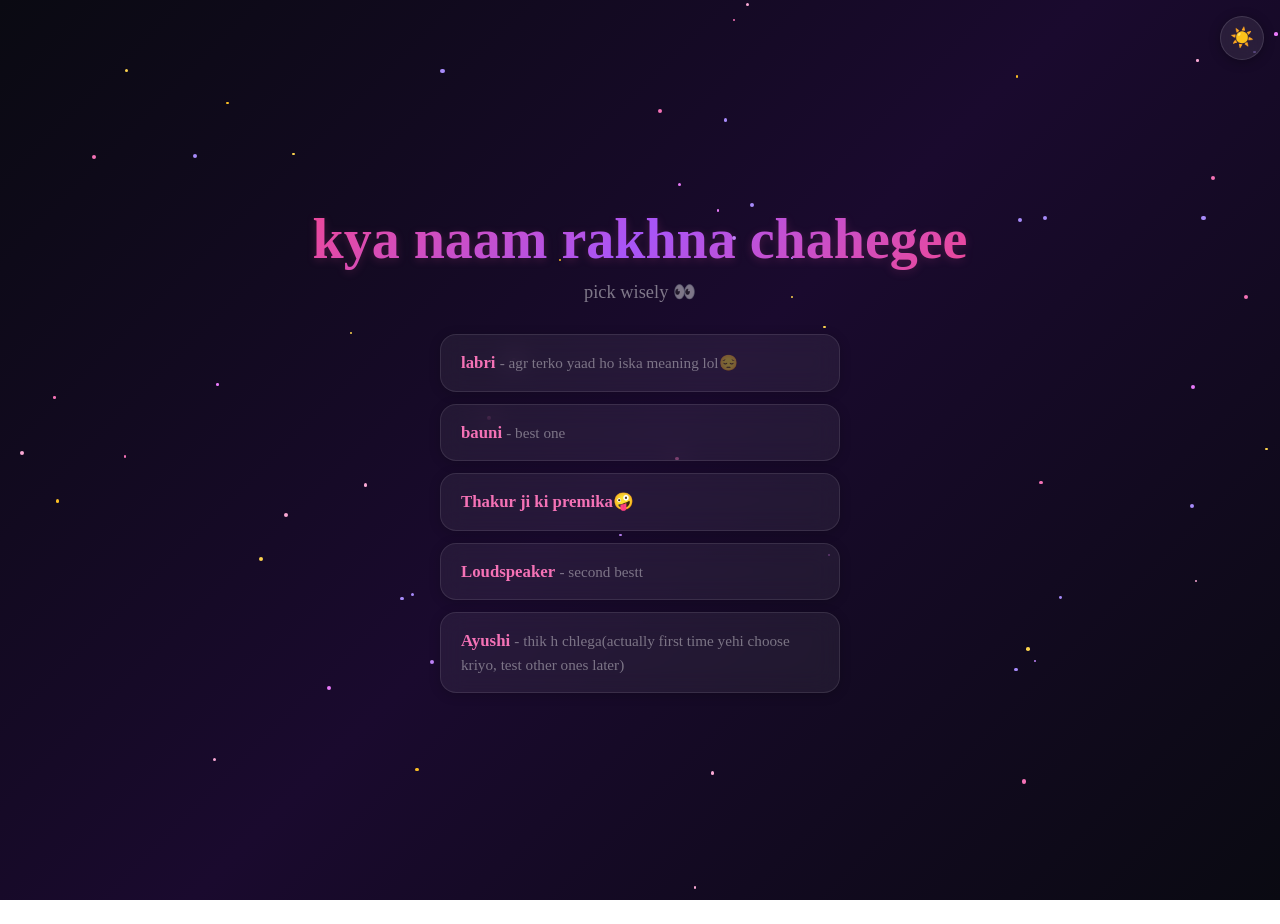
==== commit 639afba8: "fix title and description" ====
--- a/index.html
+++ b/index.html
@@ -4,8 +4,8 @@
 <head>
   <meta charset="UTF-8">
   <meta name="viewport" content="width=device-width, initial-scale=1.0">
-  <meta name="description" content="Happy Birthday – A special pencil-sketch timelapse animation">
-  <title>Happy Birthday 🎂</title>
+  <meta name="description" content="Something special for you">
+  <title>Ayushi</title>
   <link rel="preconnect" href="https://fonts.googleapis.com">
   <link rel="preconnect" href="https://fonts.gstatic.com" crossorigin>
   <link href="https://fonts.googleapis.com/css2?family=Great+Vibes&family=Inter:wght@400;600;700&display=swap"
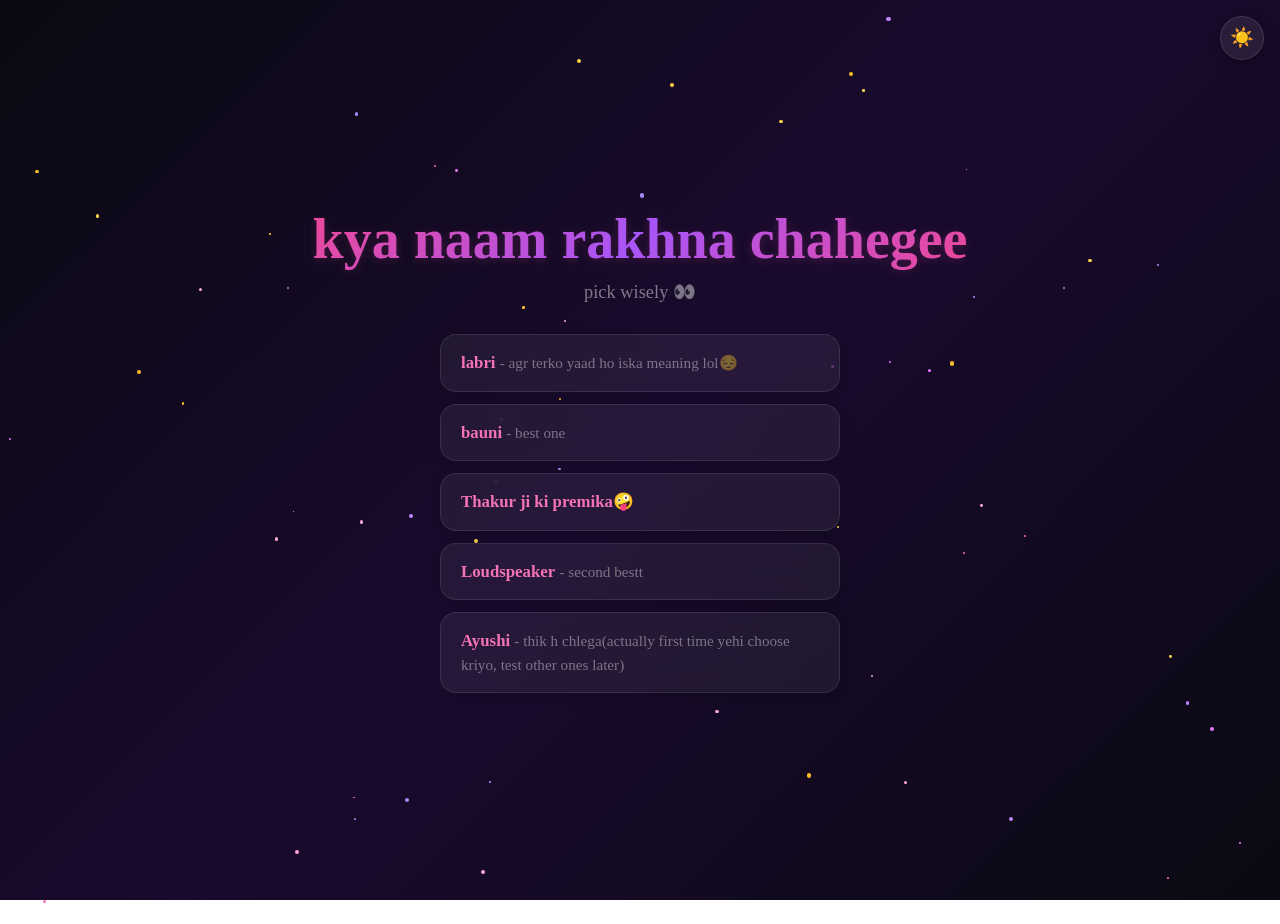
==== commit a96e0609: "add og tags remove description" ====
--- a/index.html
+++ b/index.html
@@ -4,7 +4,10 @@
 <head>
   <meta charset="UTF-8">
   <meta name="viewport" content="width=device-width, initial-scale=1.0">
-  <meta name="description" content="Something special for you">
+  <meta name="description" content="">
+  <meta property="og:title" content="Ayushi">
+  <meta property="og:description" content="">
+  <meta property="og:type" content="website">
   <title>Ayushi</title>
   <link rel="preconnect" href="https://fonts.googleapis.com">
   <link rel="preconnect" href="https://fonts.gstatic.com" crossorigin>
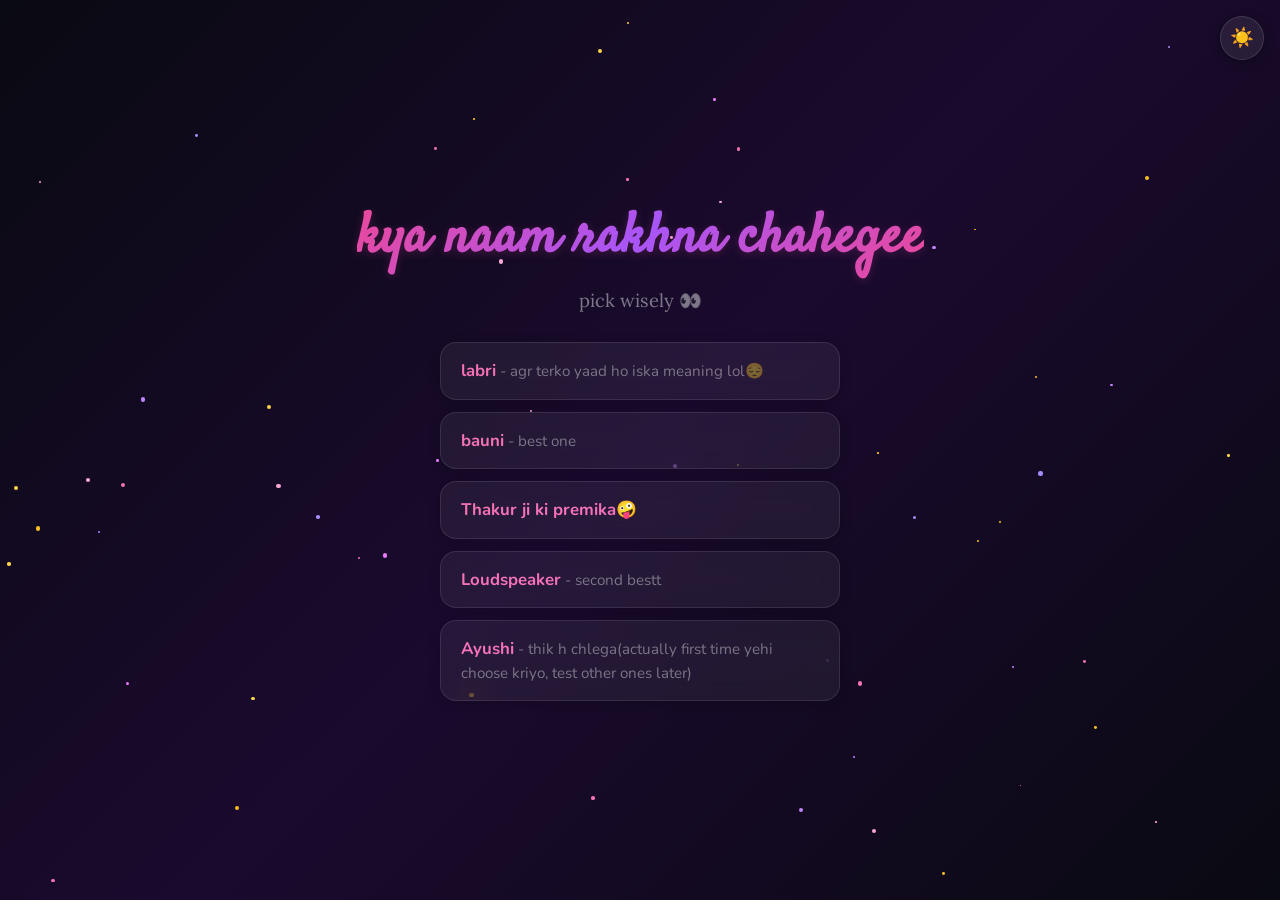
==== commit 32eb02ab: "sdg" ====
--- a/index.html
+++ b/index.html
@@ -11,7 +11,7 @@
   <title>Ayushi</title>
   <link rel="preconnect" href="https://fonts.googleapis.com">
   <link rel="preconnect" href="https://fonts.gstatic.com" crossorigin>
-  <link href="https://fonts.googleapis.com/css2?family=Great+Vibes&family=Inter:wght@400;600;700&display=swap"
+  <link href="https://fonts.googleapis.com/css2?family=Great+Vibes&family=Lora:ital,wght@0,400;0,600;1,400&family=Satisfy&family=Nunito:wght@400;600;700&family=Inter:wght@400;600;700&display=swap"
     rel="stylesheet">
   <link rel="stylesheet" href="styles.css">
 </head>
--- a/styles.css
+++ b/styles.css
@@ -14,7 +14,7 @@
     align-items: center;
     justify-content: center;
     background: linear-gradient(135deg, #fdf2f8 0%, #fce7f3 25%, #f3e8ff 50%, #ede9fe 75%, #fdf2f8 100%);
-    font-family: 'Monotype Corsiva', 'Palatino Linotype', cursive;
+    font-family: 'Lora', Georgia, serif;
     overflow-x: hidden;
     overflow-y: auto;
     position: relative;
@@ -79,7 +79,7 @@
 }
 
 .screen-title {
-    font-family: 'Monotype Corsiva', 'Palatino Linotype', cursive;
+    font-family: 'Satisfy', cursive;
     font-size: clamp(2rem, 7vw, 3.5rem);
     text-align: center;
     margin-bottom: 8px;
@@ -117,7 +117,7 @@
     backdrop-filter: blur(12px);
     -webkit-backdrop-filter: blur(12px);
     color: #4a1942;
-    font-family: 'Lucida Sans', 'Palatino Linotype', cursive;
+    font-family: 'Nunito', sans-serif;
     font-size: 1.05rem;
     text-align: left;
     cursor: pointer;
@@ -233,7 +233,7 @@
     padding: 18px 54px;
     border: none;
     border-radius: 60px;
-    font-family: 'Monotype Corsiva', 'Palatino Linotype', cursive;
+    font-family: 'Satisfy', cursive;
     font-size: 1.25rem;
     font-weight: 700;
     letter-spacing: .06em;
@@ -444,7 +444,7 @@
     background: rgba(255, 255, 255, .65);
     backdrop-filter: blur(8px);
     color: #4a1942;
-    font-family: 'Monotype Corsiva', 'Palatino Linotype', cursive;
+    font-family: 'Satisfy', cursive;
     font-size: .95rem;
     font-weight: 600;
     cursor: pointer;
@@ -522,7 +522,7 @@
 #lyrics-display {
     width: 100%;
     text-align: center;
-    font-family: 'Monotype Corsiva', 'Palatino Linotype', cursive;
+    font-family: 'Satisfy', cursive;
     font-size: clamp(1.35rem, 5.5vw, 1.6rem);
     color: rgba(0, 0, 0, 1);
     padding: 0;
@@ -556,7 +556,7 @@
 }
 
 .end-screen-text {
-    font-family: 'Monotype Corsiva', 'Palatino Linotype', cursive;
+    font-family: 'Satisfy', cursive;
     font-size: clamp(2rem, 8vw, 3.5rem);
     text-align: center;
     margin-bottom: 12px;
